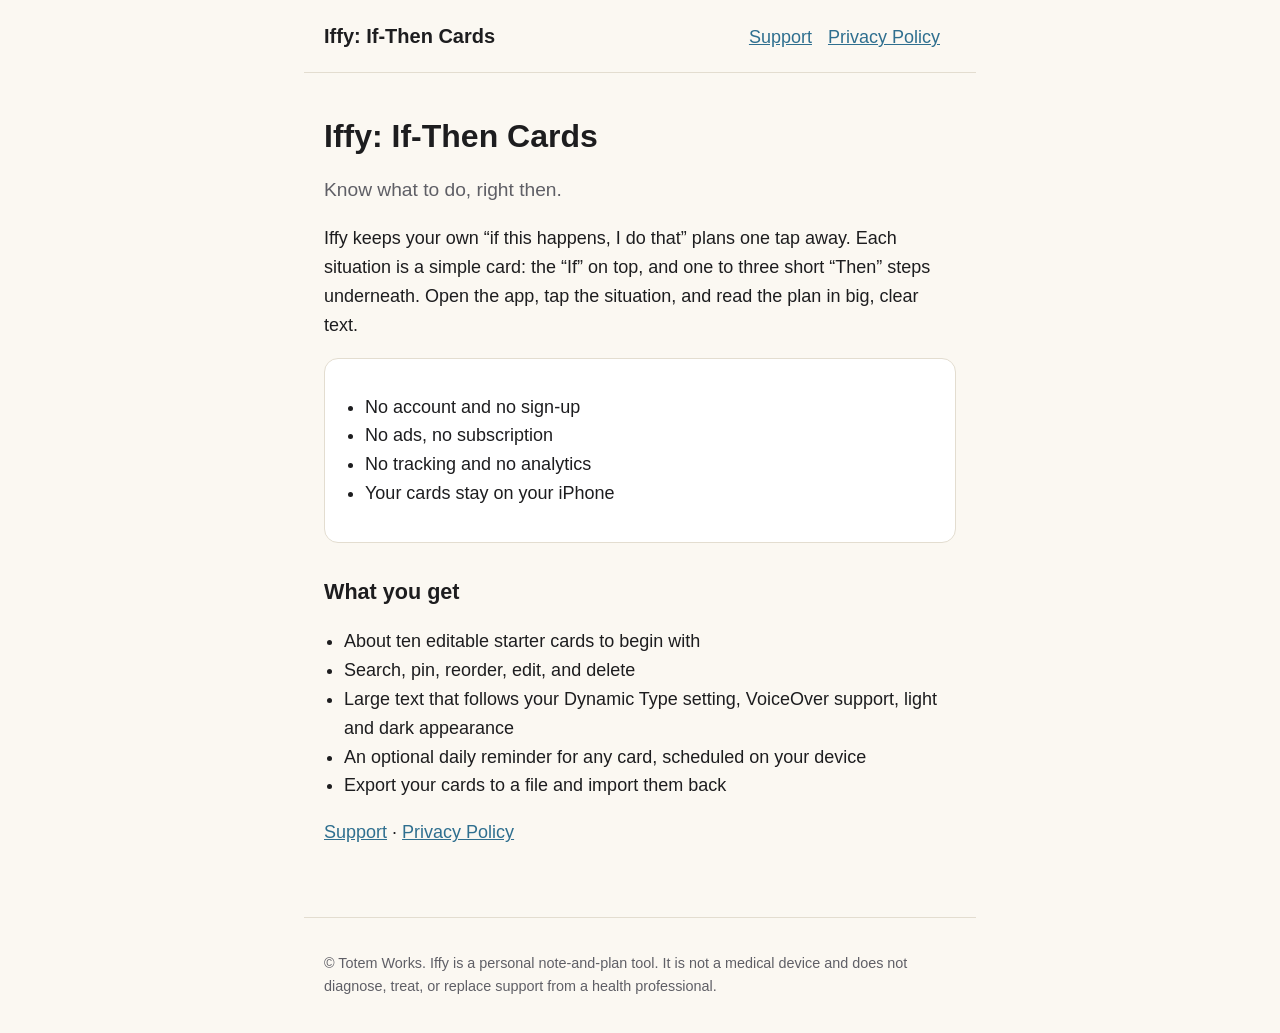
==== index.html @ 039c923c "Iffy support and privacy site" ====
<!DOCTYPE html>
<html lang="en">
<head>
  <meta charset="utf-8">
  <meta name="viewport" content="width=device-width, initial-scale=1">
  <title>Iffy: If-Then Cards</title>
  <meta name="description" content="Iffy keeps your own if-this-happens, I-do-that plans one tap away. No account, no ads, no tracking.">
  <link rel="stylesheet" href="style.css">
</head>
<body>
  <header>
    <a class="brand" href="index.html">Iffy: If-Then Cards</a>
    <nav><a href="support.html">Support</a><a href="privacy.html">Privacy Policy</a></nav>
  </header>
  <main>
    <h1>Iffy: If-Then Cards</h1>
    <p class="lead">Know what to do, right then.</p>
    <p>Iffy keeps your own &ldquo;if this happens, I do that&rdquo; plans one tap away. Each situation is a simple card: the &ldquo;If&rdquo; on top, and one to three short &ldquo;Then&rdquo; steps underneath. Open the app, tap the situation, and read the plan in big, clear text.</p>

    <div class="card">
      <ul>
        <li>No account and no sign-up</li>
        <li>No ads, no subscription</li>
        <li>No tracking and no analytics</li>
        <li>Your cards stay on your iPhone</li>
      </ul>
    </div>

    <h2>What you get</h2>
    <ul>
      <li>About ten editable starter cards to begin with</li>
      <li>Search, pin, reorder, edit, and delete</li>
      <li>Large text that follows your Dynamic Type setting, VoiceOver support, light and dark appearance</li>
      <li>An optional daily reminder for any card, scheduled on your device</li>
      <li>Export your cards to a file and import them back</li>
    </ul>

    <p><a href="support.html">Support</a> &middot; <a href="privacy.html">Privacy Policy</a></p>
  </main>
  <footer>
    <p>&copy; Totem Works. Iffy is a personal note-and-plan tool. It is not a medical device and does not diagnose, treat, or replace support from a health professional.</p>
  </footer>
</body>
</html>
---- style.css ----
:root { color-scheme: light dark; --fg:#1d1d1f; --bg:#fbf8f2; --muted:#5f5f66; --accent:#2f6f8f; --card:#ffffff; --line:#e3ddd0; }
@media (prefers-color-scheme: dark) { :root { --fg:#f2f2f4; --bg:#17181a; --muted:#a4a4ad; --accent:#7fc0de; --card:#222427; --line:#34373b; } }
* { box-sizing: border-box; }
body { margin:0; font:18px/1.6 -apple-system, BlinkMacSystemFont, "Segoe UI", Roboto, Helvetica, Arial, sans-serif; color:var(--fg); background:var(--bg); }
header, main, footer { max-width: 42rem; margin: 0 auto; padding: 1.25rem; }
header { display:flex; flex-wrap:wrap; gap:.5rem 1.5rem; align-items:baseline; justify-content:space-between; border-bottom:1px solid var(--line); }
header .brand { font-weight:700; font-size:1.25rem; color:var(--fg); text-decoration:none; }
nav a { margin-right:1rem; color:var(--accent); }
h1 { font-size:2rem; line-height:1.2; margin:1.5rem 0 .75rem; }
h2 { font-size:1.35rem; margin:2rem 0 .5rem; }
a { color:var(--accent); }
.lead { font-size:1.2rem; color:var(--muted); }
.card { background:var(--card); border:1px solid var(--line); border-radius:14px; padding:1rem 1.25rem; margin:1rem 0; }
.todo { background:#fff3c4; color:#4a3b00; padding:.05rem .35rem; border-radius:4px; font-weight:600; }
footer { color:var(--muted); font-size:.9rem; border-top:1px solid var(--line); margin-top:2rem; }
ul { padding-left:1.25rem; }
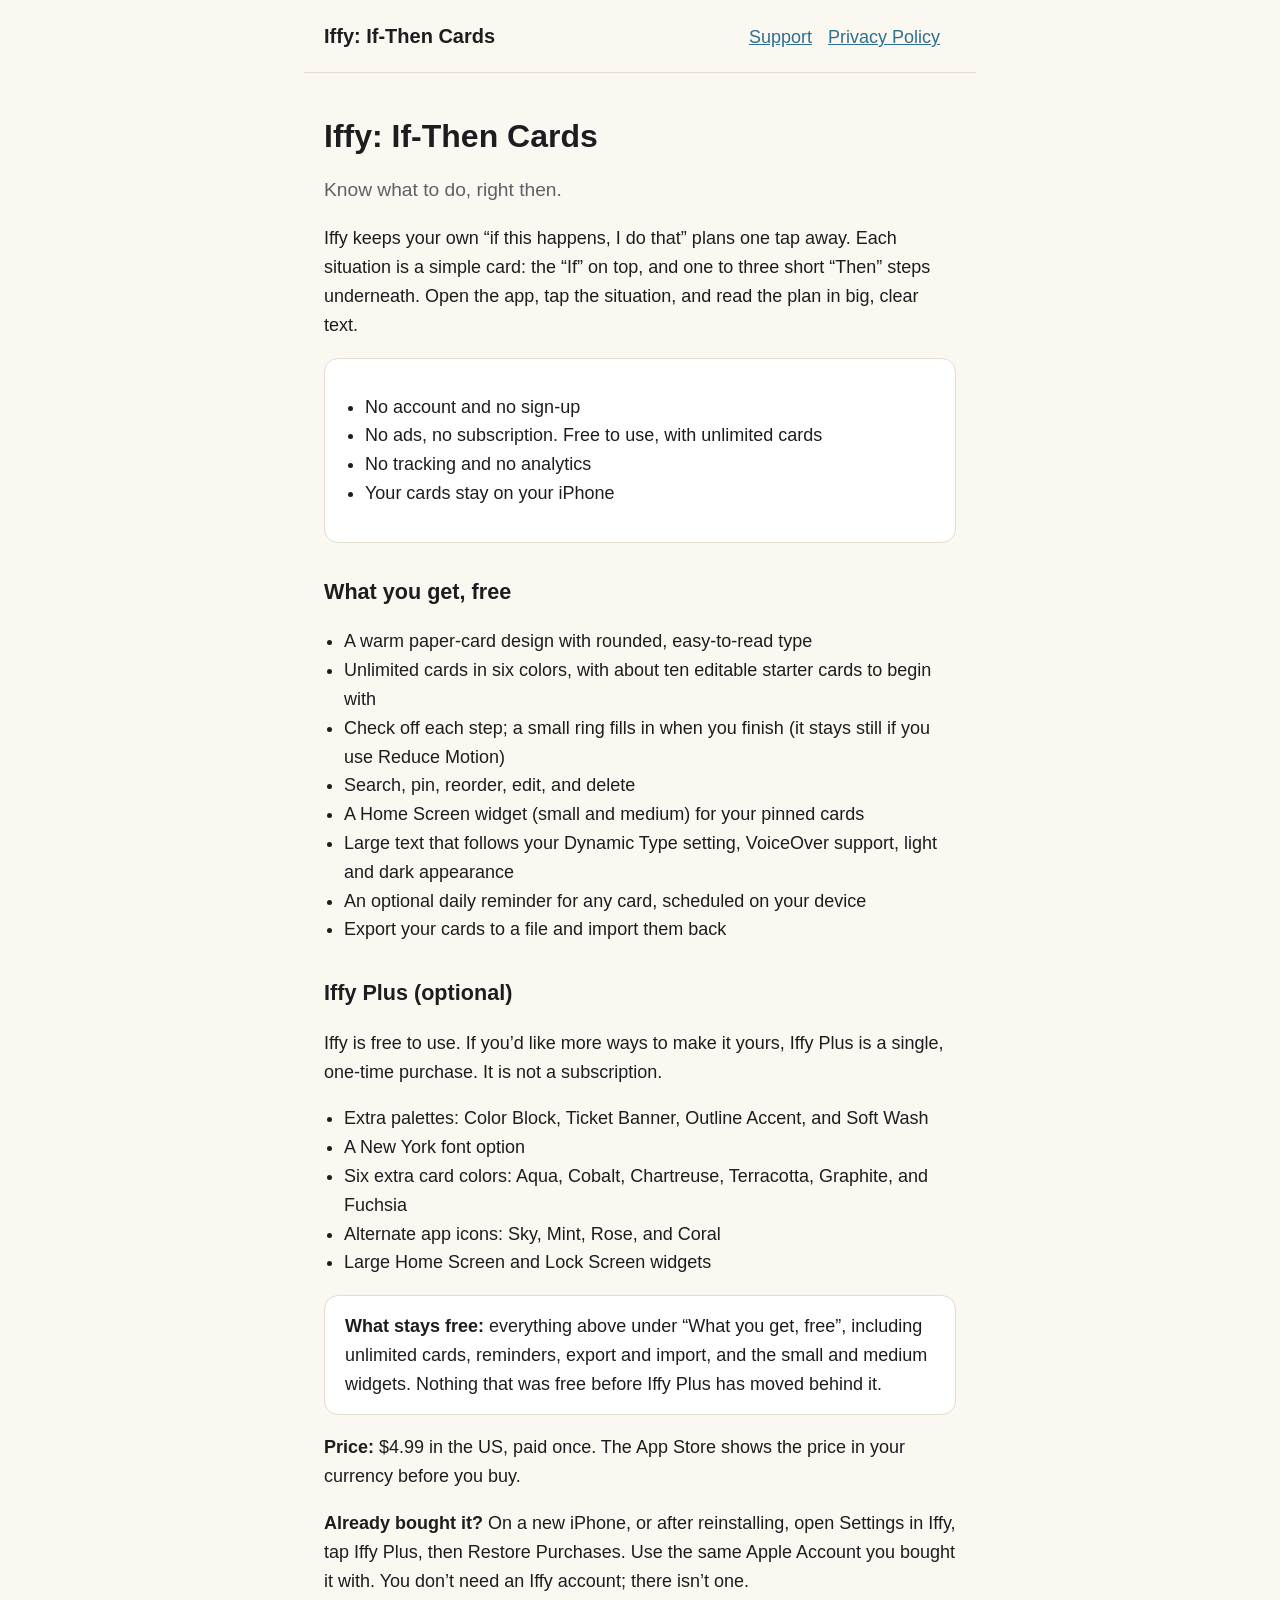
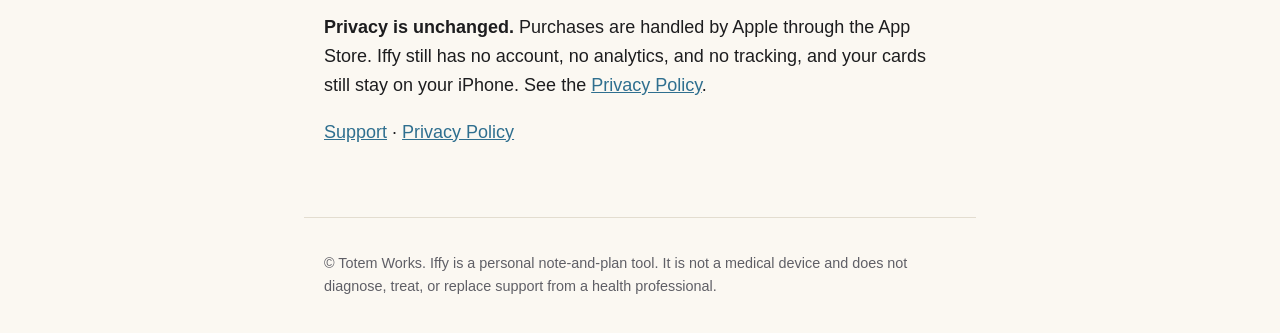
==== commit 9c8f8ac5: "Home page: add Iffy Plus section and update meta description" ====
--- a/index.html
+++ b/index.html
@@ -4,7 +4,7 @@
   <meta charset="utf-8">
   <meta name="viewport" content="width=device-width, initial-scale=1">
   <title>Iffy: If-Then Cards</title>
-  <meta name="description" content="Iffy keeps your own if-this-happens, I-do-that plans one tap away. No account, no ads, no tracking.">
+  <meta name="description" content="Iffy keeps your own if-this-happens, I-do-that plans one tap away. Free to use, no account, no ads, no tracking. Optional one-time Iffy Plus.">
   <link rel="stylesheet" href="style.css">
 </head>
 <body>
@@ -20,20 +20,41 @@
     <div class="card">
       <ul>
         <li>No account and no sign-up</li>
-        <li>No ads, no subscription</li>
+        <li>No ads, no subscription. Free to use, with unlimited cards</li>
         <li>No tracking and no analytics</li>
         <li>Your cards stay on your iPhone</li>
       </ul>
     </div>
 
-    <h2>What you get</h2>
+    <h2>What you get, free</h2>
     <ul>
-      <li>About ten editable starter cards to begin with</li>
+      <li>A warm paper-card design with rounded, easy-to-read type</li>
+      <li>Unlimited cards in six colors, with about ten editable starter cards to begin with</li>
+      <li>Check off each step; a small ring fills in when you finish (it stays still if you use Reduce Motion)</li>
       <li>Search, pin, reorder, edit, and delete</li>
+      <li>A Home Screen widget (small and medium) for your pinned cards</li>
       <li>Large text that follows your Dynamic Type setting, VoiceOver support, light and dark appearance</li>
       <li>An optional daily reminder for any card, scheduled on your device</li>
       <li>Export your cards to a file and import them back</li>
     </ul>
+
+    <h2>Iffy Plus (optional)</h2>
+    <p>Iffy is free to use. If you&rsquo;d like more ways to make it yours, Iffy Plus is a single, one-time purchase. It is not a subscription.</p>
+    <ul>
+      <li>Extra palettes: Color Block, Ticket Banner, Outline Accent, and Soft Wash</li>
+      <li>A New York font option</li>
+      <li>Six extra card colors: Aqua, Cobalt, Chartreuse, Terracotta, Graphite, and Fuchsia</li>
+      <li>Alternate app icons: Sky, Mint, Rose, and Coral</li>
+      <li>Large Home Screen and Lock Screen widgets</li>
+    </ul>
+
+    <div class="card">
+      <strong>What stays free:</strong> everything above under &ldquo;What you get, free&rdquo;, including unlimited cards, reminders, export and import, and the small and medium widgets. Nothing that was free before Iffy Plus has moved behind it.
+    </div>
+
+    <p><strong>Price:</strong> $4.99 in the US, paid once. The App Store shows the price in your currency before you buy.</p>
+    <p><strong>Already bought it?</strong> On a new iPhone, or after reinstalling, open Settings in Iffy, tap Iffy Plus, then Restore Purchases. Use the same Apple Account you bought it with. You don&rsquo;t need an Iffy account; there isn&rsquo;t one.</p>
+    <p><strong>Privacy is unchanged.</strong> Purchases are handled by Apple through the App Store. Iffy still has no account, no analytics, and no tracking, and your cards still stay on your iPhone. See the <a href="privacy.html">Privacy Policy</a>.</p>
 
     <p><a href="support.html">Support</a> &middot; <a href="privacy.html">Privacy Policy</a></p>
   </main>
